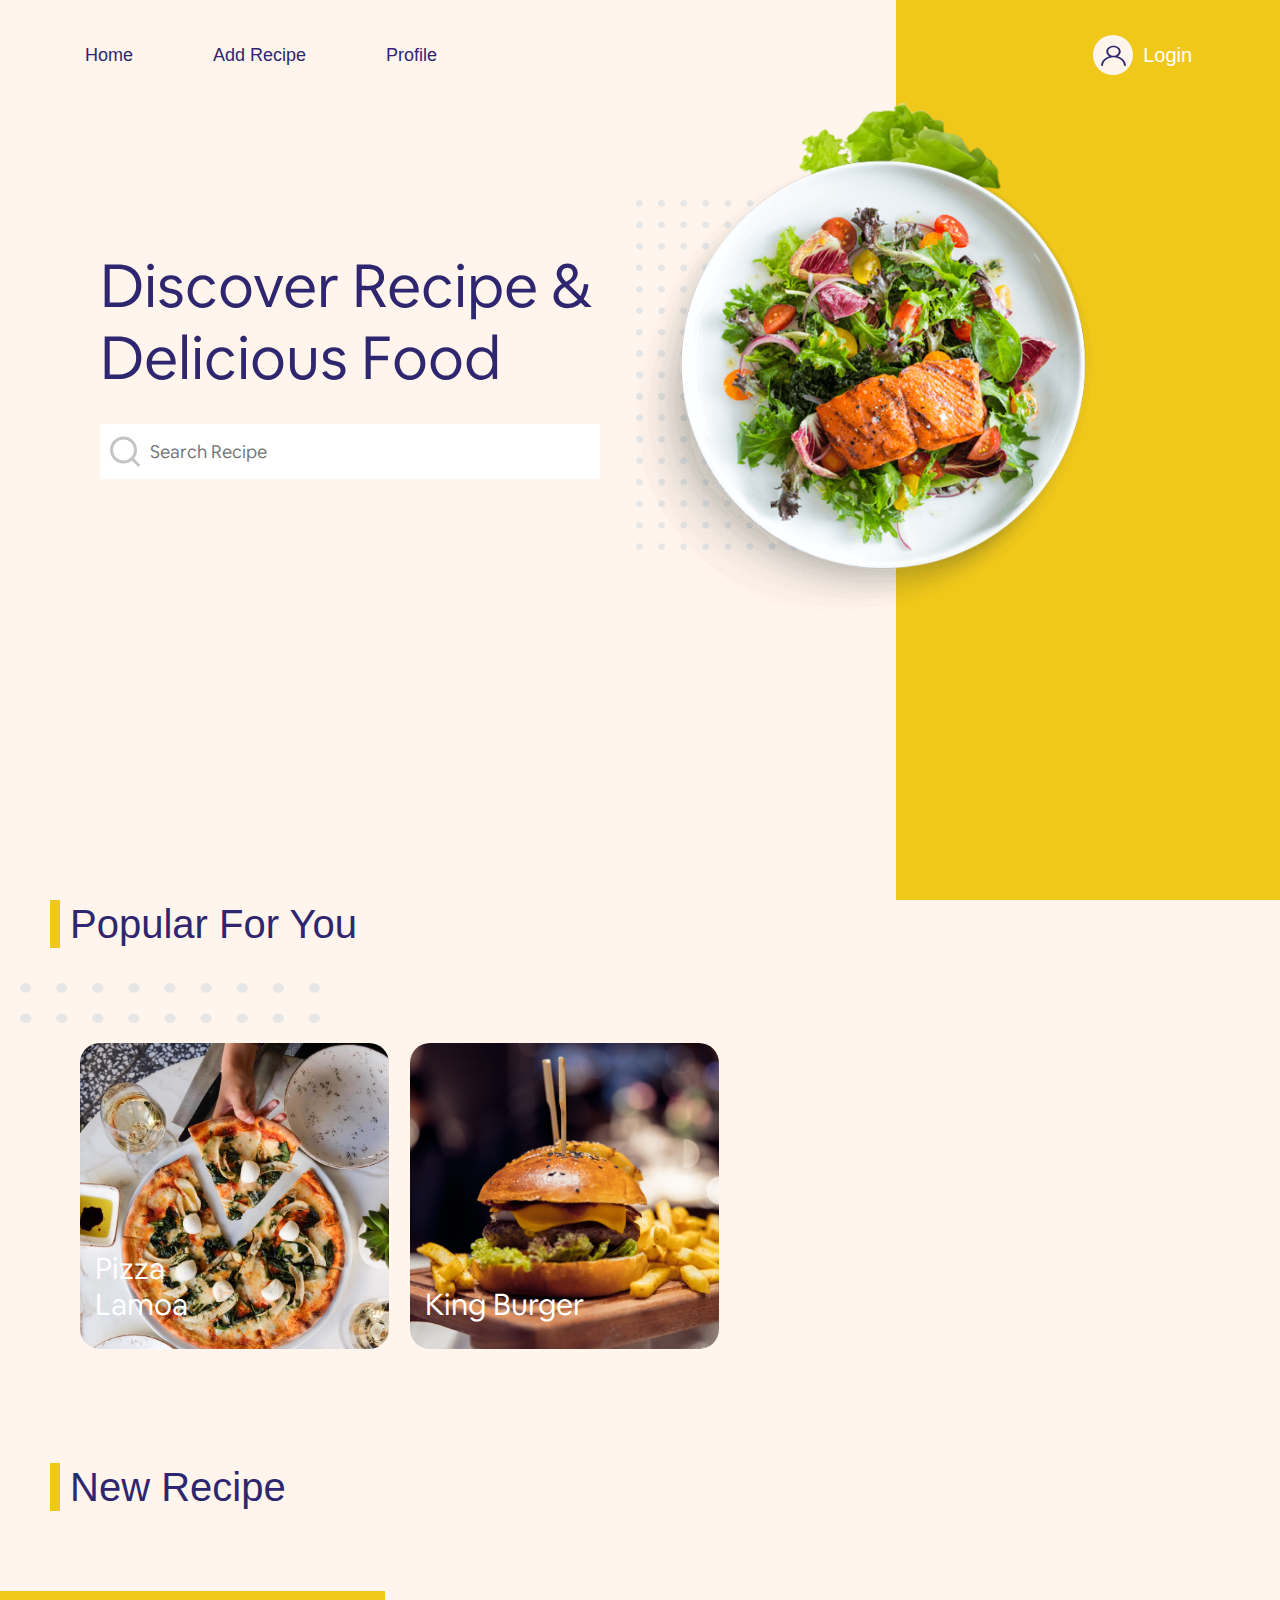
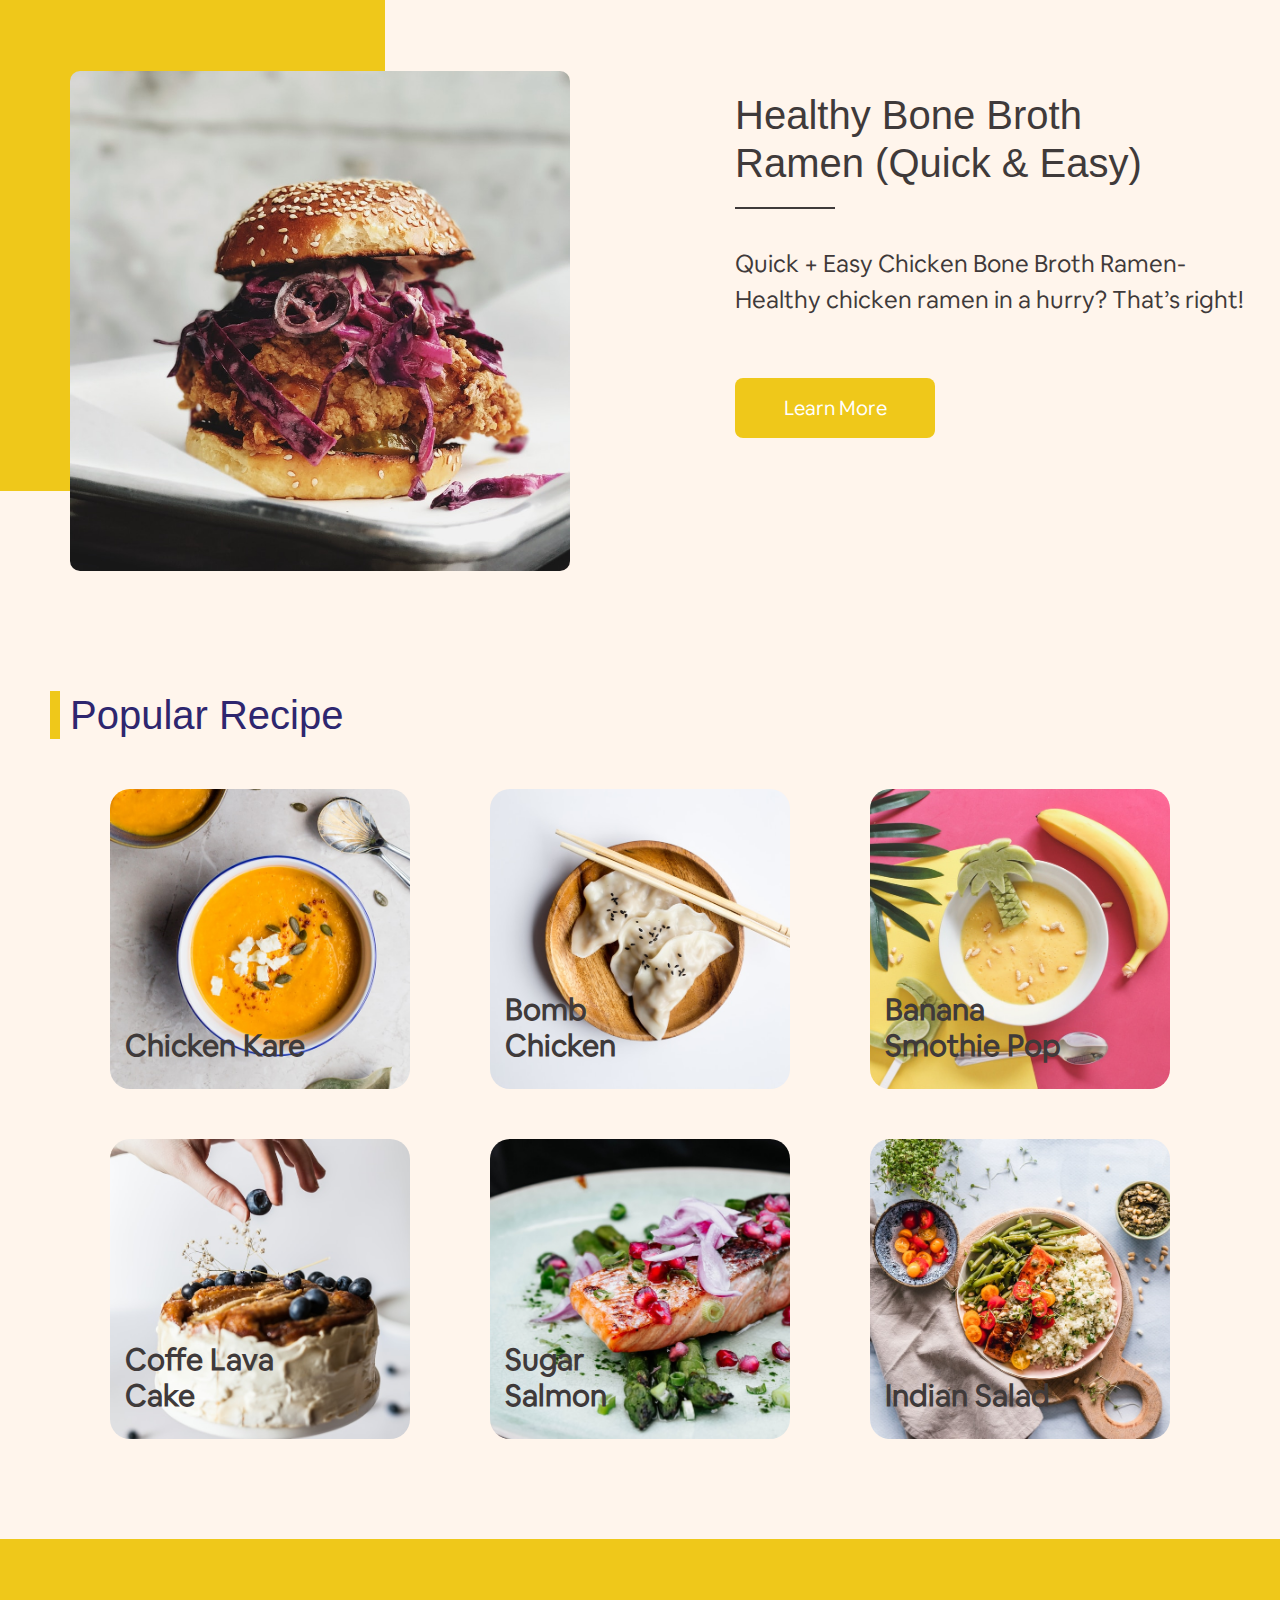
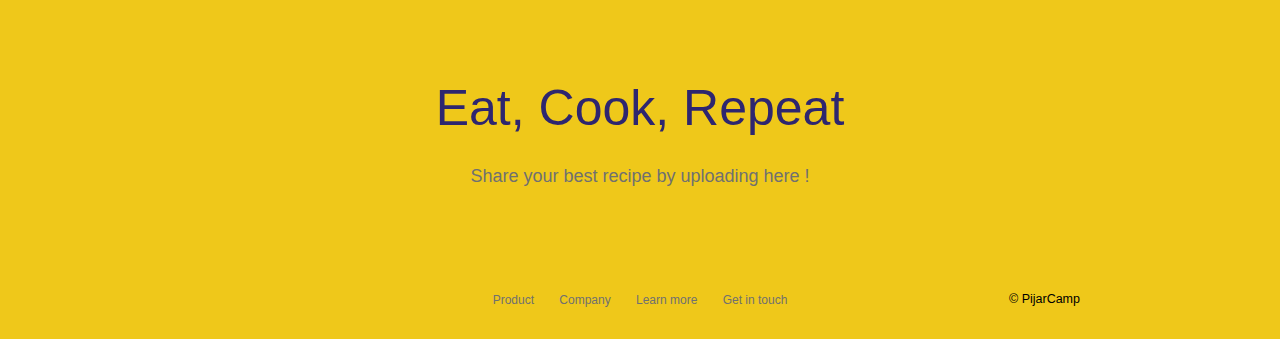
==== index.html @ ad77a681 "update responsive" ====
<!DOCTYPE html>
<html lang="en">
<head>
  <meta charset="UTF-8">
  <meta http-equiv="X-UA-Compatible" content="IE=edge">
  <meta name="viewport" content="width=device-width, initial-scale=1.0">
  <link rel="shortcut icon" href="./assets/image/logo.png" type="image/x-icon">
  <link rel="stylesheet" href="https://cdn.jsdelivr.net/npm/bootstrap@4.0.0/dist/css/bootstrap.min.css" integrity="sha384-Gn5384xqQ1aoWXA+058RXPxPg6fy4IWvTNh0E263XmFcJlSAwiGgFAW/dAiS6JXm" crossorigin="anonymous">
  <script src="https://code.jquery.com/jquery-3.2.1.slim.min.js" integrity="sha384-KJ3o2DKtIkvYIK3UENzmM7KCkRr/rE9/Qpg6aAZGJwFDMVNA/GpGFF93hXpG5KkN" crossorigin="anonymous"></script>
  <script src="https://cdn.jsdelivr.net/npm/popper.js@1.12.9/dist/umd/popper.min.js" integrity="sha384-ApNbgh9B+Y1QKtv3Rn7W3mgPxhU9K/ScQsAP7hUibX39j7fakFPskvXusvfa0b4Q" crossorigin="anonymous"></script>
  <script src="https://cdn.jsdelivr.net/npm/bootstrap@4.0.0/dist/js/bootstrap.min.js" integrity="sha384-JZR6Spejh4U02d8jOt6vLEHfe/JQGiRRSQQxSfFWpi1MquVdAyjUar5+76PVCmYl" crossorigin="anonymous"></script>
  <link rel="stylesheet" href="./assets/css/global.css">

  <link rel="stylesheet" href="./assets/css/style.css">

  <title>Recipe Food | Web App</title>
</head>
<body>
  <nav class="navbar navbar-expand-lg navbar-light ps-a">
    <button class="navbar-toggler" type="button" data-toggle="collapse" data-target="#navbarNav" aria-controls="navbarNav" aria-expanded="false" aria-label="Toggle navigation">
      <span class="navbar-toggler-icon"></span>
    </button>
    <div class="collapse navbar-collapse nav-style" id="navbarNav">
      <ul class="navbar-nav">
        <li class="nav-item active">
          <a class="nav-link text-nav" href="./index.html">Home <span class="sr-only">(current)</span></a>
        </li>
        <li class="nav-item">
          <a class="nav-link text-nav" href="./assets/pages/addrecipe.html">Add Recipe</a>
        </li>
        <li class="nav-item">
          <a class="nav-link text-nav" href="./assets/pages/profil.html">Profile</a>
        </li>
      </ul>
      <div class='secondary-navbar'>
        <ul>
          <li>
            <a href="./assets/pages/login.html" class='login'>
              <div class="icon">
                <img src="./assets/image/icon/login.svg" alt="">
              </div>
            Login
          </a>
          </li>
        </ul>
      </div>
    </div>
  </nav>

  <section>
    <div class="hero">
      <div class="content">
        <div class="cover">
          <h1 class='txt-hero'>Discover Recipe & Delicious Food</h1>
          <div class="search">
            <img src="./assets/image/icon/search.svg" alt="">
            <input type="text" placeholder='Search Recipe' class='input'>
          </div>
        </div>
      </div>
      <div class="decoration">
        <div class="bg">
          <img src="./assets/image/Vector BG.png" alt="Background Vector" class='vector-one'>
          <img src="./assets/image/Vector BG.png" alt="Background Vector" class='vector-two'>
          <div class="food-decoration">
            <img src="./assets/image/vegetable.png" alt="vegetable" class='vegetable'>
            <img src="./assets/image/food1.png" alt="Food" class='food'>
          </div>
        </div>
      </div>
    </div>
  </section>

  <section class='title-recipe'>
    <div class="box-popular"> 
      <h1 class='txt-title'>Popular For You</h1>
      <img src="./assets/image/vector2.png" alt="Vector" class='vector'>
      <div class="wrapping-image container">
        <div class="food row col-6">
          <a href="#">
            <img src="./assets/image/pizza.jpg" alt="Pizza Lamoa" class='food-image'> 
            <h4>Pizza Lamoa</h4>
          </a>
        </div>
        <div class="food row col-6">
          <a href="#">
            <img src="./assets/image/burger.jpg" alt="King Burger" class='food-image'> 
            <h4>King Burger</h4>
          </a>
        </div>
      </div>

      <div class="box-new-recipe">
        <h1 class='txt-title'>New Recipe</h1>
        <div class="container">
          <div class="bx-n">
            <div class='row'>
              <div class="bx-n-primary col">
                <div class="bg-image">
                  <img src="./assets/image/burger2.jpg" alt="Burger" class='img-nr'>
                </div>
              </div>
            </div>
            <div class="row">
              <div class="bx-n-secondary col">
                <h1 class='txt-recipe-two'>Healthy Bone Broth Ramen (Quick & Easy)</h1>
                <div class='line'></div>
                <p>Quick + Easy Chicken Bone Broth Ramen- Healthy chicken ramen in a hurry? That’s right!</p>
                <a href="./assets/pages/detailrecipe.html">
                  <button>Learn More</button>
                </a>
              </div>
            </div>
          </div>
        </div>
      </div>

      <div class="box-ls-popular">
        <h1 class='txt-title'>Popular Recipe</h1>
        <div class="container center-media">
          <div class="row box-one">
            <div class="col-4">
              <div class="box-image">
                <a href="#">
                 <img src="./assets/image/1.jpg" alt="Chicken Kare">
                 <h4>Chicken Kare</h4>
                </a>
              </div>
            </div>
            <div class="col-4">
              <div class="box-image">
                <a href="#">
                 <img src="./assets/image/2.jpg" alt="Bomb Chicken">
                 <h4>Bomb Chicken</h4>
                </a>
              </div>
            </div>
            <div class="col-4">
              <div class="box-image">
                <a href="#">
                 <img src="./assets/image/3.jpg" alt="Banana Smothie Pop">
                 <h4 class='w-text'>Banana Smothie Pop</h4>
                </a>
              </div>
            </div>
          </div>
          <div class="row box-two">
            <div class="col-4">
              <div class="box-image">
                <a href="#">
                 <img src="./assets/image/4.jpg" alt="Coffe Lava Cake">
                 <h4>Coffe Lava Cake</h4>
                </a>
              </div>
            </div>
            <div class="col-4">
              <div class="box-image">
                <a href="#">
                 <img src="./assets/image/5.jpg" alt="Sugar Salmon">
                 <h4>Sugar Salmon</h4>
                </a>
              </div>
            </div>
            <div class="col-4">
              <div class="box-image mb-5">
                <a href="#">
                 <img src="./assets/image/6.jpg" alt="Indian Salad">
                 <h4>Indian Salad</h4>
                </a>
              </div>
            </div>
          </div>
        </div>
      </div>

  </section>

  <footer>
    <div class="container-footer">
      <div class="box-txt-footer">
        <h1>Eat, Cook, Repeat</h1>
        <p>Share your best recipe by uploading here !</p>
      </div>
      <div class="cr">
        <ul>
          <li><a href="#">Product</a></li>
          <li><a href="#">Company</a></li>
          <li><a href="#">Learn more</a></li>
          <li><a href="#">Get in touch</a></li>                
        </ul>
      </div>
      <div class='pijarcamp'>
        <p>© PijarCamp</p>
      </div>
    </div>
  </footer>
</body>
</html>
---- assets/css/global.css ----
:root{
  --global-font-family: airbnb;
  --global-text-primary: #FFFFFF;
  --global-text-secondary: #2E266F;
  --global-color-primary: #FFF5EC;
  --global-color-secondary: #EFC81A;
  --global-text-md: 1.8rem;
}
---- assets/css/style.css ----
*{
  margin: 0px;
  padding: 0px;
  font-size: 62.5%;
}

body {
  margin: 0;
  padding: 0;
  font-family: 'Chakra Petch', sans-serif;
}

@import url('https://fonts.googleapis.com/css2?family=Chakra+Petch:wght@700&display=swap');

@font-face {
  font-family: airbnb;
  src: url('../font/AirbnbCereal.otf');
}

.nav-style {
  margin-top: 3rem;
}

.nav-color {
  background-color: var(--global-color-primary) !important;
  z-index: 99;
  width: 100%;
}

.text-nav {
  color: var(--global-text-secondary) !important;
  font-size: 1.8rem;
  font-weight: 500;
  margin-left: 7rem;
}

.text-nav:hover {
  color: var(--global-color-secondary) !important;
}

/* Landing Page */

.secondary-navbar {
  display: flex;
  position: relative;
  width: 80rem;
  height: 4rem;
}

.login {
  position: absolute;
  right: 5rem;
  align-items: center;
  justify-content: center;
  display: flex;
  font-size: 2rem;
  color: var(--global-text-primary);
  cursor: pointer;
}

.login:hover {
  text-decoration: none;
}

.icon {
  display: flex;
  justify-content: center;
  align-items: center;
  width: 4rem;
  height: 4rem;
  font-size: 3rem;
  color: var(--global-text-secondary);
  background-color: var(--global-color-primary);
  border-radius: 2rem;
  margin-right: 1rem;
}

.icon:hover {
cursor: pointer;
}

.icon img {
  width: 2.5rem;
  height: 2.5rem;
}

.ps-a {
  position: absolute;
}

.hero {
  display: flex;
  justify-content: center;
  width: 100%;
}

.content {
  width: 70vw;
  height: 100vh;
  background-color: var(--global-color-primary);
}

.decoration {
  height: 100vh;
  width: 30vw;
  background-color: var(--global-color-secondary);
}

.hero .content .cover {
  position: absolute;
  top: 25rem;
  left: 10rem;
}

.hero .content .cover h1 {
  width: 50rem;
  font-size: 6rem;
  color: var(--global-text-secondary);
  font-family: var(--global-font-family);
}

.hero .content .cover .search {
  padding: 1rem;
  margin-top: 3rem;
  width: 50rem;
  height: 5.5rem;
  background-color: var(--global-text-primary);
  display: flex;
}

.search img {
  width: 3rem;
  height: auto;
}

.hero .content .cover .search .input {
  padding-left: 1rem;
  font-family: airbnb;
  width: 49.5rem;
  border: none;
  font-size: 1.8rem;
  color: var(--global-text-secondary);
}

.hero .content .cover .search .input:focus {
  outline: none;
}

.decoration .bg {
  position: absolute;
}

.decoration .bg .vector-one {
  position: absolute;
  top: 20rem;
  right: 1rem;
  width: 25rem;
  height: 20rem;
}

.decoration .bg .vector-two {
  position: absolute;
  top: 35rem;
  right: 1rem;
  width: 25rem;
  height: 20rem;
}

.decoration .bg .food-decoration .vegetable {
  top: 2rem;
  right: -20rem;
  position: absolute;
  width: 38rem;
  height: 50rem;
}

.decoration .bg .food-decoration .food {
  top: 15rem;
  right: -20rem;
  position: absolute;
  width: 47rem;
  height: 47rem;
}

.title-recipe {
  position: relative;
  width: 100%;
  margin-top: -2rem;
  background-color: var(--global-color-primary);
}

.title-recipe .box-popular {
  position: relative;
}

.title-recipe .txt-title {
  margin-top: 2rem;
  margin-left: 5rem;
  font-size: 4rem;
  font-family: var(--global-text-primary);
  color: var(--global-text-secondary);
  border-left: var(--global-color-secondary) 1rem solid;
  padding-left: 1rem;
}

.title-recipe .box-popular .vector
 {
  margin: 3rem 0rem 0rem 2rem;
  height: 4rem;
  width: 30rem;
}

.title-recipe .box-popular .wrapping-image
 {
  margin-left: 1rem;
  width: 50%;
  justify-content: space-around;
  display: flex;
}

.title-recipe .box-popular .wrapping-image .food
 {
   margin-left: 4rem;
  height: 29rem;
  width: 29rem;
  margin-top: 2rem;
  border-radius: 2rem;
}

.title-recipe .box-popular .wrapping-image .food .food-image
 {
  height: 30.6rem;
  border-radius: 2rem;
  width: 30.9rem;
  object-fit: cover;
}

.title-recipe .box-popular .wrapping-image .food h4
 {
  position: absolute;
  font-size: 3rem;
  width: 16rem;
  font-family: var(--global-font-family);
  font-weight: 500;
  color: var(--global-text-primary);
  left: 3rem;
  bottom: 0.5rem;
}

.box-new-recipe {
  margin-top: 13rem;
  position: relative;
}

.box-new-recipe .bx-n {
  position: relative;
  display: flex;
  margin-top: 8rem;
}

.box-new-recipe .bx-n .bx-n-primary {
  width: 50rem;
}

.box-new-recipe .bx-n .bx-n-primary .bg-image {
  height: 50rem;
  width: 50rem;
  background-color: var(--global-color-secondary);
  margin-left: -20rem;
}

.box-new-recipe .bx-n .bx-n-primary .bg-image .img-nr {
  position: absolute;
  left: 10rem;
  top: 8rem;
  width: 50rem;
  height: 50rem;
  background-size: cover;
  border-radius: 1rem;
  object-fit: cover;
  margin-left: -10rem;
}

.bx-n-secondary {
  margin-left: 18rem;
}

.box-new-recipe .bx-n .bx-n-secondary .line {
  margin-top: 2rem;
  width: 10rem;
  height: .2rem;
  background-color: #3F3A3A;
}

.box-new-recipe .bx-n .bx-n-secondary .txt-recipe-two {
  margin-top: 10rem;
  width: 45rem;
  font-size: 4rem;
  color: #3F3A3A;
}

.box-new-recipe .bx-n .bx-n-secondary p {
  margin-top: 3.7rem;
  width: 53rem;
  font-size: 2.4rem;
  font-family: var(--global-font-family);
  color: #3F3A3A;
}

.box-new-recipe .bx-n .bx-n-secondary button {
  margin-top: 5rem;
  width: 20rem;
  height: 6rem;
  background-color: var(--global-color-secondary);
  border: none;
  font-size: 2rem;
  font-family: var(--global-font-family);
  color: var(--global-text-primary);
  border-radius: .8rem;
  transition-duration: 0.4s;
  cursor: pointer;
}

.box-new-recipe .bx-n .bx-n-secondary button:active {
  outline: none;
}

.box-new-recipe .bx-n .bx-n-secondary button:hover {
  background-color:#C4C4C4;
}

.box-ls-popular {
  margin-top: 20rem;
  position: relative;
  height: 100%;
}

.box-ls-popular .box-image {
  position: relative;
  display: flex;
  align-items: center;
  justify-content: center;
  align-items: center;
}

.box-ls-popular .box-image img {
  width: 30rem;
  height: 30rem;
  object-fit: cover;
  border-radius: 2rem;
}

.box-ls-popular .box-image h4 {
  position: absolute;
  bottom: 2rem;
  width: 18rem;
  left: 4rem;
  font-size: 3rem;
  font-weight: 700;
  font-family: var(--global-font-family);
  color: #3F3A3A;
}

.mb-5 {
  margin-bottom: 10rem !important;
}

@media only screen and (max-width: 720px) {
  * {
    font-size: 50%;
  }
  .secondary-navbar {
    display: none;
  }
  .search {
    width: 40rem !important;
  }
  .txt-hero {
    font-size: 5rem !important;
  }
  /* .food-decoration {
    display: flex;
    left: 20rem !important;
  } */
  .cover {
    z-index: 1;
  }
  .wrapping-image {
    display: flex;
    flex-direction: column;
  }
  .bx-n {
    flex-direction: column;
  }

  .bg-image {
    height: 40rem !important;
  }
  .img-nr {
    width: 40rem !important;
    height: 40rem !important;
  }
  .bx-n-secondary {
    margin-top: 2rem;
    margin-left: -2rem;
  }
  .txt-recipe-two {
    font-size: 4rem;
  }
  .bx-n-secondary  p {
    max-width: 40rem;
  }
  .box-ls-popular{
    align-items: center;
    justify-content: center;
  }
  .box-image {
    margin-top: 5rem;
  }
  .box-image h4 {
    left: -3rem !important;
  }
  .box-one {
    display: none;
  }
  .box-two {
    display: flex;
    justify-content: center;
    align-items: center;
    flex-direction: column;
  }
  .cr {
    width: 60% !important;
  }
  .pijarcamp {
    right: 2rem !important;
  }
}

@media only screen and (max-width: 520px) {
  .cover {
    margin-top: -8rem !important;
    margin-left: -8rem !important;
  }
  .food-decoration {
    position: absolute;
    display: flex;
    bottom: -25rem;
  }
  .wrapping-image {
    margin-left: -2.5rem !important;
  }
  .box-image h4 {
    left: -8rem !important;
  }
  .bg-image img {
    margin-left: -5rem !important;
    width: 35rem !important;
    height: 35rem !important;
  }
  .bx-n-secondary {
    margin-left: 4rem;
  }
  .bx-n-secondary h1 {
    font-size: 5rem !important;
    width: 40rem !important;
  }
  .bx-n-secondary p {
    width: 35rem !important;
  }
}

/* Login */

/*  */

.box-container {
  display: flex;
  position: relative;
  align-items: center;
  flex-direction: column;
  background-color: var(--global-color-primary) !important;
}

.box{
  width: 80%;
  align-items: center;
  flex-direction: column;
  display: flex;
}

.container-one {
  flex-direction: column;
}

.box-one, .box-two {
  margin-top: 5rem;
}

.box-image {
  position: relative;
}

.box-image img {
  width: 60rem;
  height: 40rem;
  object-fit: cover;
  border-radius: 1.5rem;
}

.action { 
  position: absolute;
  right: 1rem;
  bottom: 1.5rem;
}

.bg-bookmark {
  background-color: var(--global-color-secondary);
  margin-right: 1rem;
}

.box-image .icon-action {
  height: 3.5rem;
  width: 3.5rem;
}

.title {
  font-size: 4.5rem;
  font-weight: 600;
  text-align: center;
  color: var(--global-text-secondary) !important;
  margin-top: 3rem;
}

.txt {
  margin-top: 6rem;
  color: #3F3A3A;
  font-size: 2.8rem;
  font-family: var(--global-font-family);
}

.container-two {
  justify-content: center;
  align-items: center;
  width: 65%;
}

.txt-recipe {
  margin-top: 2.5rem;
  font-size: 2rem;
  margin-bottom: 2.5rem;
}

.play {
  margin-top: 2rem;
  width: 35rem;
  height: 7rem;
  border-radius: 1rem;
  border: none;
  font-size: 2rem;
  background-color: var(--global-color-secondary);
  cursor: pointer;
  animation-duration: 0.9m;
}

.play:hover {
  background-color: #c7c7c7;
}

.play:focus {
  outline: none;
}

.comment {
  padding: 1.5rem;
  margin-top: 15rem;
  width: 100%;
  min-height: 20rem;
  border-radius: 1rem;
  border: none;
  background-color: #ffffff;
  font-size: 2rem;
}

.comment:focus {
  outline-color: var(--global-color-secondary);
}

.btn-send {
  margin-top: 5rem;
  width: 40rem;
  height: 4rem;
  border-radius: 0.5rem;
  border: none;
  font-size: 2rem;
  background-color: var(--global-color-secondary);
  cursor: pointer;
  color: white;
}

.btn-send:hover {
  background-color: #c7c7c7;
}

.btn-send:focus {
  outline: none;
}

.box-comment {
  width: 65%;
  margin-bottom: 20rem;
}

.user-comment {
  display: flex;
  align-items: center;
}

.user-comment img {
  margin-top: 1rem;
  height: 6.4rem;
  width: 6.4rem;
  object-fit: cover;
  border-radius: 3.2rem;
}

.box-comment-user {
  margin-left: 1rem;
}

.box-comment-user h4 {
  margin-top: 2rem;
  font-size: 1.8rem;
  font-weight: 600;
  font-family: var(--global-font-family);
}

.box-comment-user p {
  font-size: 1.8rem;
  font-family: var(--global-font-family);
}

.container-footer {
  height: 40rem;
  width: 100%;
  background-color: var(--global-color-secondary);
}

.container-footer {
  position: relative;
  display: flex;
  justify-content: center;
  align-items: center;
  flex-direction: column;
}

.container-footer .box-txt-footer {
  display: flex;
  flex-direction: column;
  text-align: center;
}

.container-footer .box-txt-footer h1 {
  font-size: 5rem;
  font-weight: 400;
  color: var(--global-text-secondary);
}

.container-footer .box-txt-footer p {
  margin-top: 2rem;
  font-size: 1.8rem;
  font-weight: 400;
  color: #707070 !important;
  color: var(--global-text-secondary);
}

.container-footer .cr {
  display: flex;
  position: absolute;
  bottom: 2rem;
  width: 25%;
}

.container-footer .cr ul {
  display: flex;
  justify-content: center;
  align-items: center;
  flex-direction: row;
  width: 100%;
  justify-content: space-around;
}

.container-footer .cr ul li a {
  font-size: 1.2rem;
  color: #707070;
}

.pijarcamp {
  position: absolute;
  bottom: 2rem;
  right: 20rem;
  font-size: 2rem;
}

.pijarcamp p {
  color: #000;
  font-weight: 500;
}


/* Style Add Recipe */

.input-image {
  margin-top: 10rem;
  display: flex;
  flex-direction: column;
  justify-content: center;
  align-items: center;
  background-color: #fff;
  border-radius: 1.2rem;
  width: 65vw;
  height: 40rem;
  margin-bottom: 5rem;
}

.input-gr {
  display: flex;
  flex-direction: column;
}

.label-image {
  font-size: 2rem;
}

.input-title {
  font-size: 2rem !important;
  width: 65vw !important;
  height: 6rem !important;
  border: none !important;
  border-radius: .7rem !important;
  margin-bottom: 5rem !important;
  padding-left: 2rem !important;
  background-color: #fff !important;
}

.input-title:focus {
  outline-color: var(--global-color-secondary);
}

.input-ingredients {
  margin-bottom: 5rem;
  max-width: 100%;
  border: none;
  border-radius: 1.5rem;
  font-size: 2rem;
  padding: 1.5rem;
}

.input-ingredients:focus {
  outline-color: var(--global-color-secondary);
}

.input-vidio {
  font-size: 2rem;
  width: 65vw;
  height: 6rem;
  border: none;
  border-radius: .7rem;
  padding-left: 2rem;
}

.input-vidio:focus {
  outline-color: var(--global-color-secondary);
}

.mb-footer {
  margin-bottom: 10rem;
}

@media screen and (max-width: 520px) {
  .btn-send {
    width: 30rem;
    margin-left: -4rem;
  }
  .input-ingredients {
    min-height: 12rem !important;
  }
  .container-one {
    display: flex;
    align-items: center;
    justify-content: center;
  }
}

@media screen and (max-width: 420px) {
  .input-ingredients {
    width: 85%;
  }
  .input-title, .input-ingredients, .input-vidio {
    margin-left: 2rem !important;
  }
  .btn-send {
    width: 20rem;
    margin-left: -4rem;
  }
}


/* Profile Style */

.profile {
  position: relative;
  margin-top: 10rem;
  width: 17rem;
  height: 20rem;
  flex-direction: column;
  display: flex;
  text-align: center;
}

.profile .user-profile {
  width: 17rem;
  height: 17rem;
  object-fit: cover;
  border-radius: 8.5rem;
}

.i-edit {
  position: absolute;
  bottom: 2rem;
  right: 1rem;
}

.i-edit:hover {
  bottom: 2.1rem;
  right: 1.1rem;
}


.profile h1 {
  margin-top: 2rem;
  font-size: 2rem;
  color: #000;
  font-family: var(--global-font-family);
}

.recipe-choice {
  display: flex;
  margin-top: 12rem;
  position: relative;
  flex-direction: column;
  width: 90%;
  height: 50vh;
}

.recipe-choice ul {
  display: flex;
  flex-direction: row;
  width: 45%;
  justify-content: space-around;
}

.recipe-choice ul li a {
  font-size: 1.6rem;
  color: #666666;
  font-style: medium;
  font-family: var(--global-font-family);
  text-decoration: none;
}

.recipe-choice ul li a:focus {
  color: #000 !important;
}

.hr-style {
  border: .1rem solid #9c9c9c;
}

.box-choice {
  position: relative;
  margin-top: 5rem;
  display: flex;
}

.box-image-choice {
  position: relative;
}

.box-choice img {
  width: 27rem;
  height: 17rem;
  border-radius: 1rem;
  object-fit: cover;
}

.box-choice h1 {
  position: absolute;
  width: 12rem;
  bottom: 1rem;
  left: 2rem;
  color: #fff;
  font-family: var(--global-font-family);
  font-size: 2.5rem;
}

.edit-recipe {
  position: absolute;
  bottom: 1rem;
  right: 1rem;
  height: 3rem !important;
  width: 3rem !important;
}

.edit-recipe:hover {
  height: 3.2rem !important;
  width: 3.2rem !important;
}

.ml-2 {
  margin-left: 2rem !important;
}

.bg-nav{
  background-color: var(--global-color-primary) !important;
  font-family: var(--global-font-family);
}

.bd-none {
  border: none;
}
.bd:focus {
  border: none;
}

@media screen and (max-width: 520px){
  .recipe-choice ul {
    width: 100%;
  }
  .box-choice {
    max-width: 50rem;
    overflow-y: scroll;
  }
}

/* Detail Vidio Recipe */

.box-container-vidio {
  background-color: var(--global-color-primary);
}

.container-vidio {
  position: absolute;
  display: flex;
  width: 100%;
  height: 100vh;
}

.object {
  position: absolute;
  top: -8rem;
  background-color: var(--global-color-secondary);
  width: 5%;
  height: 123vh;
}

.box-vidio {
  margin-top: 5rem;
  display: flex;
  justify-content: center;
  width: 80%;
  height: 100vh;
}

.display-vidio {
  display: flex;
  align-items: center;
  justify-content: center;
  flex-direction: column;
  width: 75%;
  height: 70%;
}

.title-vidio {
  margin-top: 3rem;
  max-width: 82rem;
}

.title-vidio h1 {
  font-family: var(--global-font-family);
  font-size: 3rem;
  color: #000;
  font-weight: 600;
}

.title-vidio p {
  font-size: 1.6rem;
  font-family: var(--global-font-family);
  color: #AAA;
}

.ct-list {
  margin-top: 5rem;
  margin-left: -5rem;
  width: 25%;
  height: 100vh;
}

.list-vidio {
  width: 100%;
}

.ct-list h2 {
  font-size: 2rem;
  font-weight: bold;
  font-family: var(--global-font-family);
  color: #000;
}

.ct-list h4 {
  font-size: 1.4rem;
  font-weight: 600;
  font-family: var(--global-font-family);
  width: 26.5rem;
  display: flex;
  justify-content: center;
  align-items: center;
}

.vidio-one {
  margin-top: 2rem;
}

.vidio-one p {
  font-size: 1rem;
  color: #AAA;
  font-family: var(--global-font-family);
  font-weight: 500;
}

@media screen and (max-width: 720px) {
  .container-vidio {
    flex-direction: column;
    align-items: center;
    width: auto;
    /* height: 200vh !important; */
    z-index: 9;
  }
  .list-vidio {
    position: absolute;
    display: flex;
    left: 2rem;
  }
  .display-vidio {
    z-index: 9;
  }
  .display-vidio iframe {
    width: 520px !important;
  }

}

@media screen and (max-width: 420px) {

}


/* Auth Style */

.container-action {
  display: flex;
  height: 100vh;
  width: 100%;
  background-color: var(--global-color-primary);
}

.container-logo {
  position: fixed;
  display: flex;
  flex-direction: column;
  justify-content: center;
  align-items: center;
  background-image: url('../image/beginning.png');
  height: 100vh;
  width: 50vw;
  background-repeat: no-repeat;
  background-size: cover;
}

.container-logo::after {
  content: "";
  background-color: rgba(239, 200, 26, .7);
  position: absolute;
  top: 0;
  left: 0;
  right: 0;
  bottom: 0;
}

.container-logo .logo {
  width: 18.2rem;
  height: 22.4rem;
  z-index: 1;
}

.container-logo .text-logo {
  color: var(--global-text-primary);
  z-index: 2;
  margin-top: 2rem;
  font-size: 2rem;
  font-weight: 500;
  font-family: var(--global-font-family);;
}

.auth {
  position: absolute;
  right: 0rem;
  display: flex;
  align-items: center;
  justify-content: center;
  flex-direction: column;
  width: 50vw;
  height: 100vh;
  background-color: var(--global-color-primary);
  overflow-x: scroll;
  z-index: 1;
}

.auth h2 {
  color: var(--global-color-secondary);
  font-size: 2.7rem;
  z-index: 2;
  font-weight: 600;
}

.auth h4 {
  color: #8692A6;
  font-weight: 200;
  font-size: 1.6rem;
  margin-top: 2rem;
}

.auth .form-auth {
  width: 80%;
  margin-top: 2rem;
  display: flex;
  justify-content: center;
  align-items: center;
  flex-direction: column;
}

.auth .fw {
  margin-top: 1rem;
  display: flex;
  justify-content: center;
  flex-direction: column;
  align-items: flex-end;
  width: 37rem;
}

.auth .fw .forgot {
  color: #999999;
  font-family: var(--global-font-family);
  font-size: 1.2rem;
  font-weight: 100;
  text-decoration: none;
}


.auth .form-auth .input-text {
  width: 37rem;
  padding: 1.2rem 2rem;
  border-radius: .4rem;
  box-sizing: border-box;
  font-size: 1.2rem;
  border: 1px solid #8692A6;
  background-color: var(--global-color-primary);
}

.auth .form-auth .input-text:focus {
  outline-color: #ffd92f;
}

.auth .form-auth .c-form {
  display: flex;
  justify-content: center;
  flex-direction: column;
}

.auth .form-auth .c-form .input-form{
  font-size: 1.4rem;
  margin-top: 2rem;
  margin-bottom: 1.4rem;
  color: #696F79;
}

.auth .form-auth .checkbox {
  height: 2rem;
  margin-top: 2rem;
  justify-content: space-between;
  width: 18rem;
  display: flex;
  font-size: 2rem;
  color: #696F79
}

.t-checkbox {
  accent-color: var(--global-color-secondary);
  cursor: pointer;
}

.auth .form-auth .submit {
  margin-top: 3rem;
  background-color: var(--global-color-secondary);
  font-size: 1.4rem;
  color: var(--global-text-primary);
  border: none;
  padding: 1.5rem 0rem 1.5rem 0rem;
  cursor: pointer;
}

.auth .form-auth .submit:hover {
  background-color: #ffd92f;
  color: #818181;
}

.auth p {
  margin-top: 5.5rem;
  font-family: airbnb;
  font-size: 1.2rem;
  color: #999999;
}

.auth .register {
  color: var(--global-color-secondary);
  text-decoration: none;
  font-size: 1.2rem;
}

.auth .register:hover {
color: #ffe058
}

.height-form {
  height: 120vh;
}

.auth .signup {
  color: var(--global-color-secondary);
  text-decoration: none;
  font-size: 1.2rem;
}

.txt-center {
  text-align: center;
}

@media screen and (max-width: 780px) {
  .container-action {
    display: flex;
    align-items: center;
    justify-content: center;
  }
  .auth h4 {
    font-size: 1.4rem !important;
  }
  .container-logo {
    max-width: 0rem;
    position: relative !important;
    display: none;
  }
  .auth {
    position: relative;
    z-index: 99;
  }
  .auth .form-auth .input-text {
    width: 30rem;
  }
}

@media screen and (max-width: 540px){
  * {
    font-size: 50%;
  }
  body {
    background-color: var(--global-color-primary);
  }
  .auth .form-login .checkbox {
    width: 20rem;
    align-items: center;
  }
  .auth .form-auth .input-text {
    width: 30rem;
  }
}

@media screen and (max-width: 420px){
  .auth .form-auth .input-text {
    width: 20rem;
  }
  .checkbox {
    width: 15rem !important;
  }
  .auth .fw {
    width: 20rem;
  }
  .txt-st {
    font-size: 2rem !important;
  }
}

.txt-float {
  width: 33rem;
  text-align: center;
}
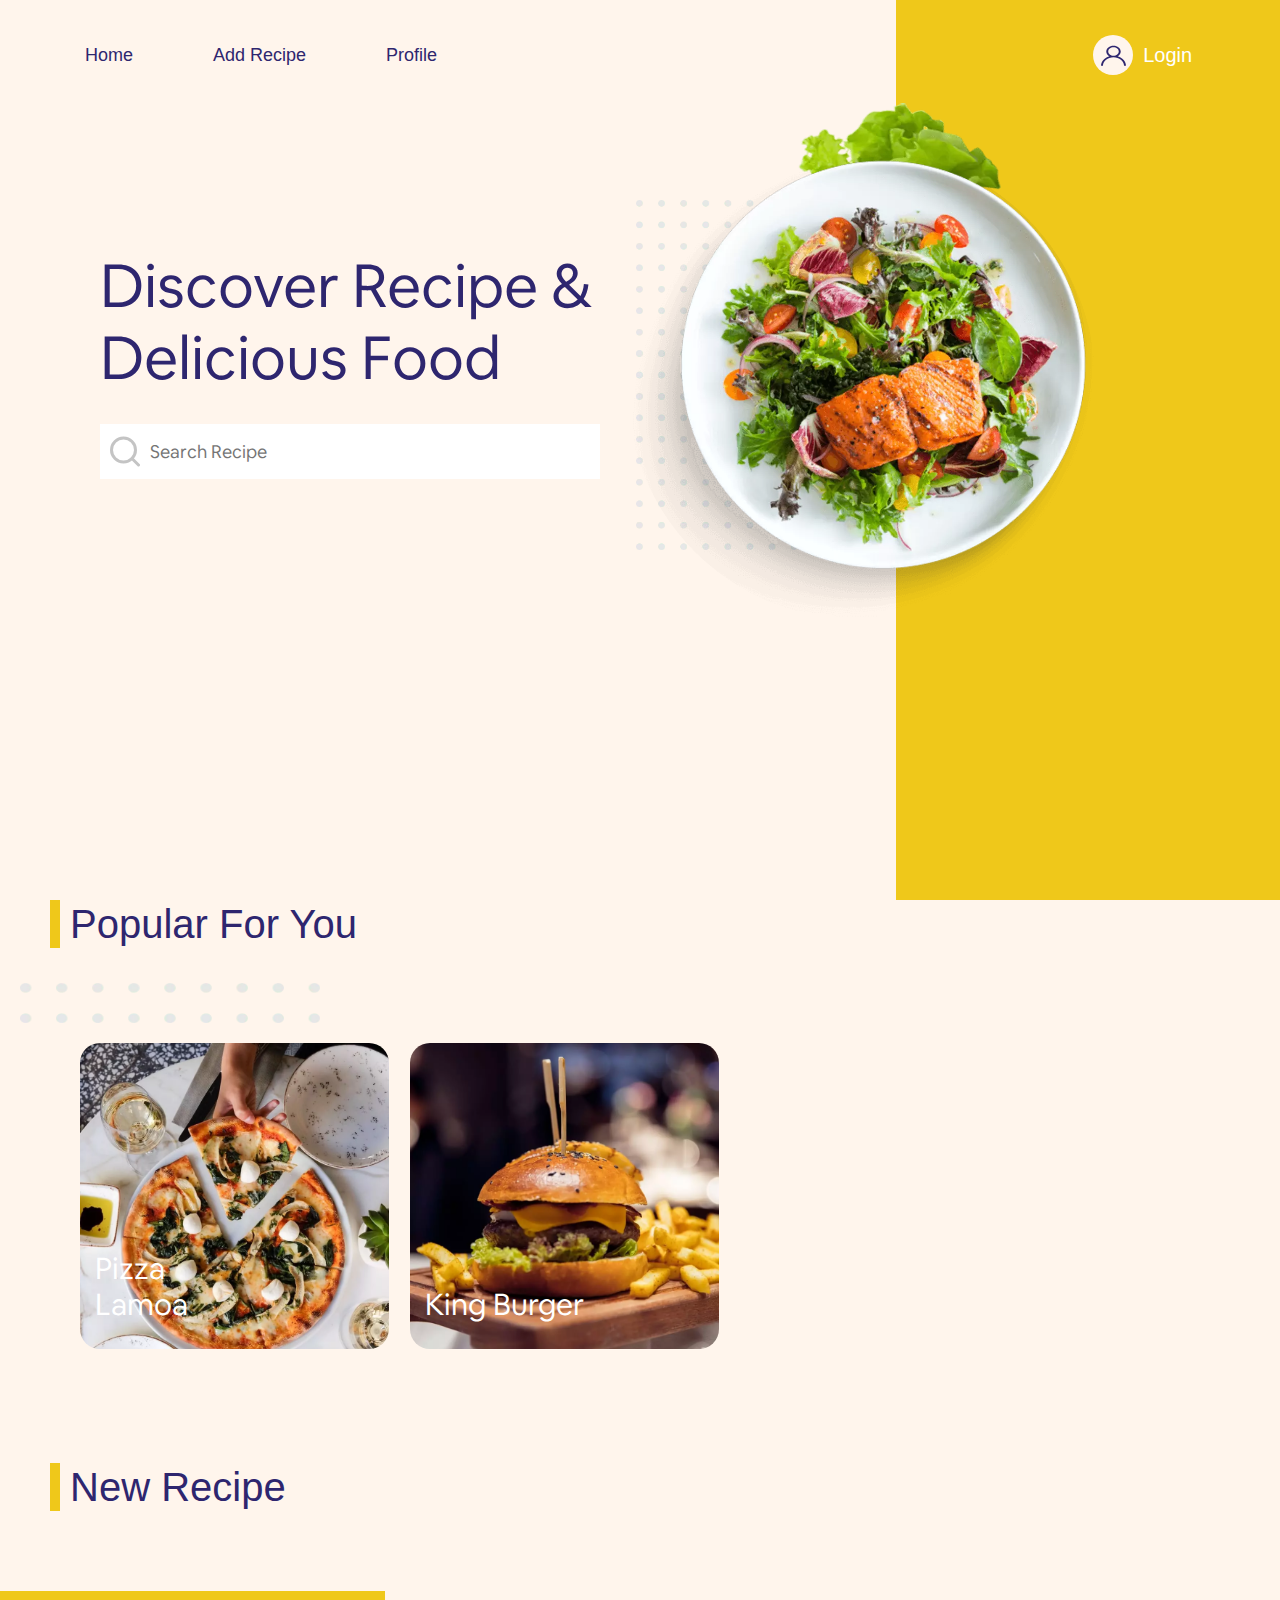
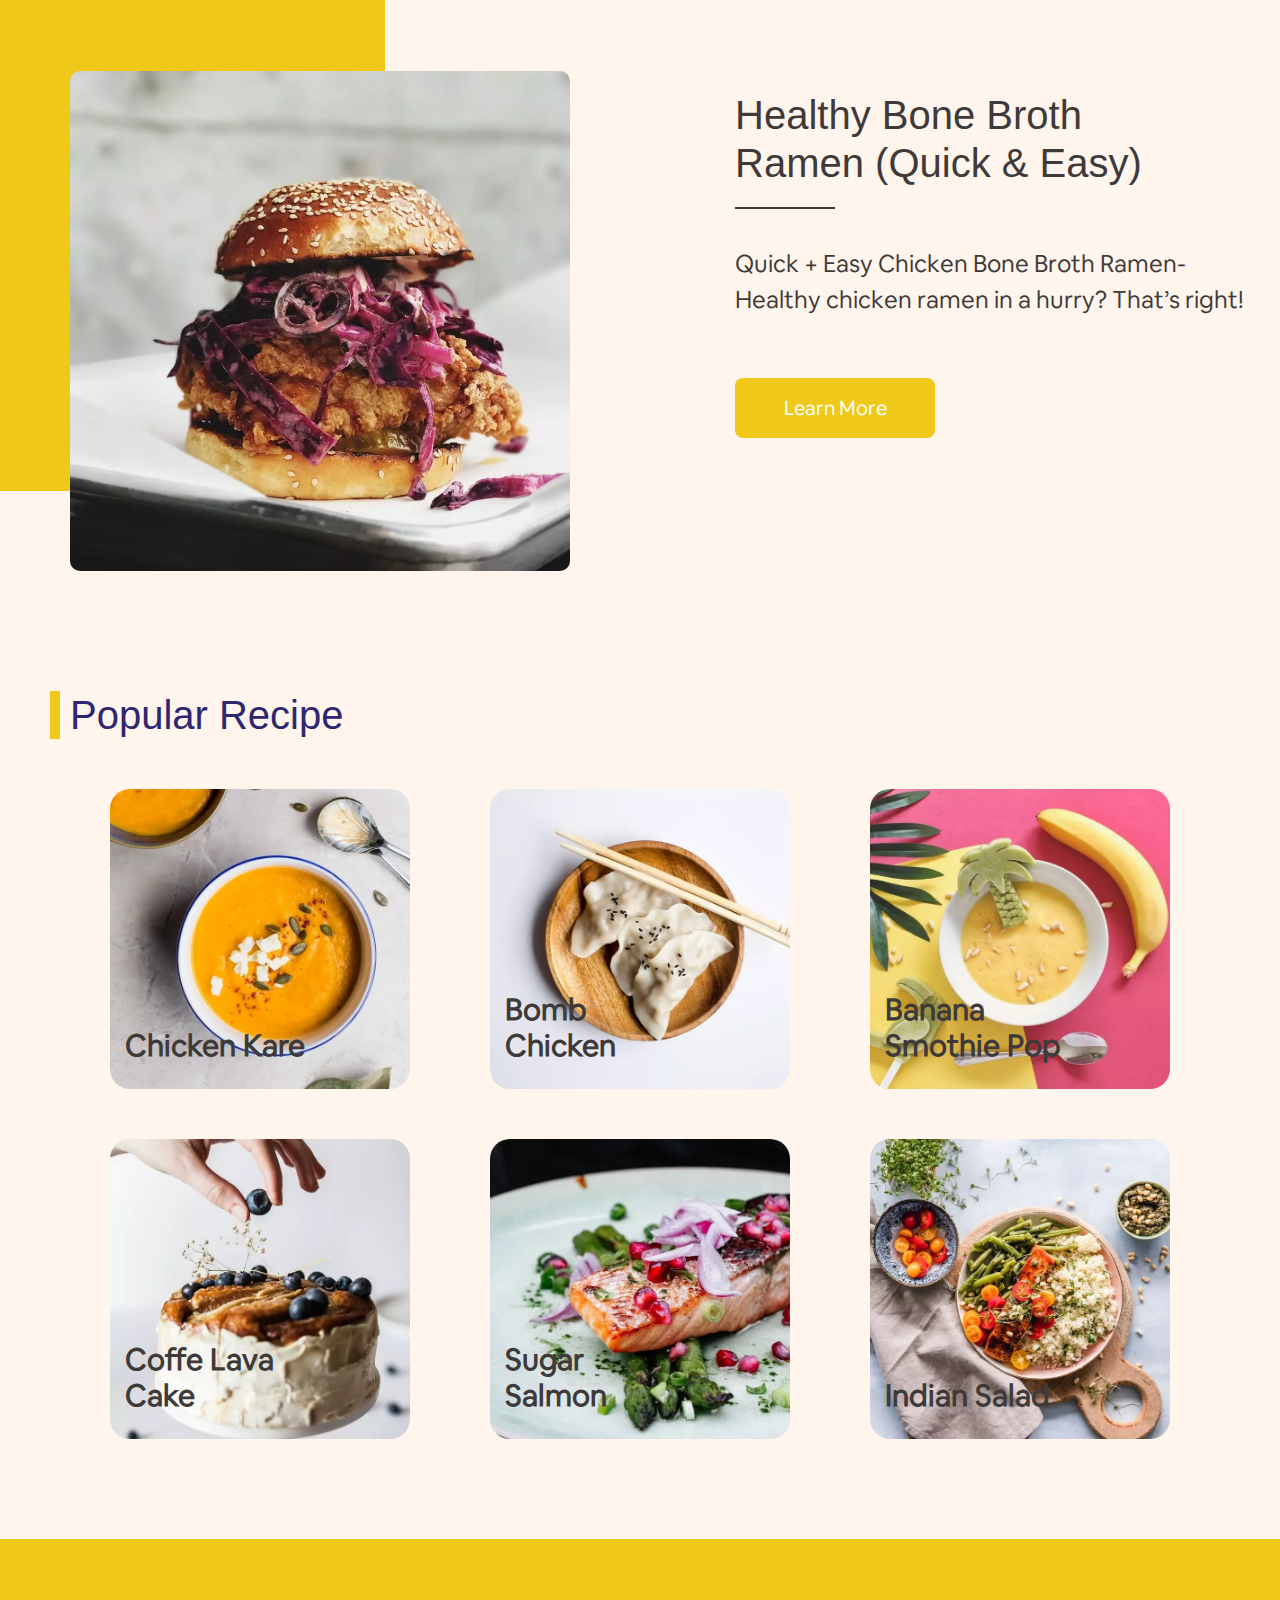
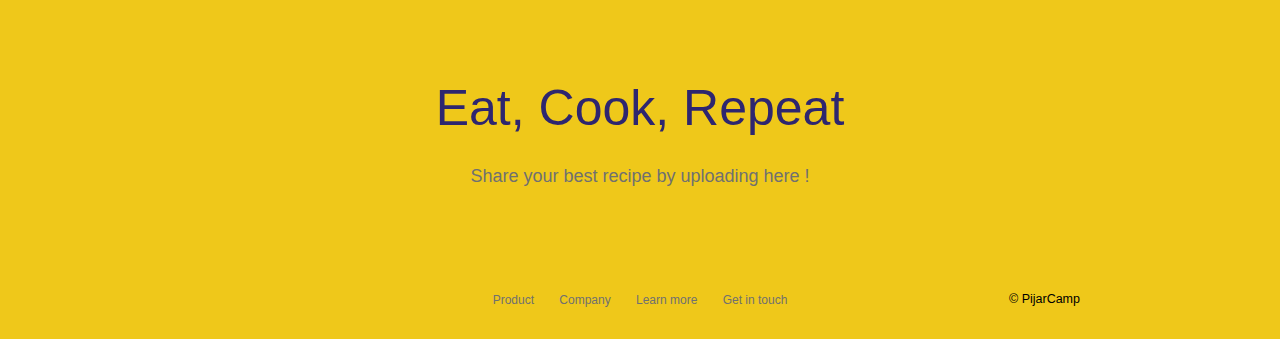
==== commit 15db8b50: "update performance" ====
--- a/index.html
+++ b/index.html
@@ -22,14 +22,23 @@
     </button>
     <div class="collapse navbar-collapse nav-style" id="navbarNav">
       <ul class="navbar-nav">
-        <li class="nav-item active">
-          <a class="nav-link text-nav" href="./index.html">Home <span class="sr-only">(current)</span></a>
+        <li class="nav-item">
+          <a class="nav-link text-nav" href="./index.html">
+            <img src="./assets/image/icon/home.svg" alt="home" class='nav-icon'>
+            Home <span class="sr-only">(current)</span>
+          </a>
         </li>
         <li class="nav-item">
-          <a class="nav-link text-nav" href="./assets/pages/addrecipe.html">Add Recipe</a>
+          <a class="nav-link text-nav" href="./assets/pages/addrecipe.html">
+            <img src="./assets/image/icon/add.png" alt="add recipe" class='nav-icon'>
+            Add Recipe
+          </a>
         </li>
         <li class="nav-item">
-          <a class="nav-link text-nav" href="./assets/pages/profil.html">Profile</a>
+          <a class="nav-link text-nav" href="./assets/pages/profil.html">
+            <img src="./assets/image/icon/profile.png" alt="profile" class='nav-icon'>  
+            Profile
+          </a>
         </li>
       </ul>
       <div class='secondary-navbar'>
@@ -60,11 +69,11 @@
       </div>
       <div class="decoration">
         <div class="bg">
-          <img src="./assets/image/Vector BG.png" alt="Background Vector" class='vector-one'>
-          <img src="./assets/image/Vector BG.png" alt="Background Vector" class='vector-two'>
+          <img src="./assets/image/Vector BG.webp" alt="Background Vector" class='vector-one'>
+          <img src="./assets/image/Vector BG.webp" alt="Background Vector" class='vector-two'>
           <div class="food-decoration">
-            <img src="./assets/image/vegetable.png" alt="vegetable" class='vegetable'>
-            <img src="./assets/image/food1.png" alt="Food" class='food'>
+            <img src="./assets/image/vegetable.webp" alt="vegetable" class='vegetable'>
+            <img src="./assets/image/food1.webp" alt="Food" class='food'>
           </div>
         </div>
       </div>
@@ -74,17 +83,17 @@
   <section class='title-recipe'>
     <div class="box-popular"> 
       <h1 class='txt-title'>Popular For You</h1>
-      <img src="./assets/image/vector2.png" alt="Vector" class='vector'>
+      <img src="./assets/image/Vector2.webp" alt="Vector" class='vector'>
       <div class="wrapping-image container">
         <div class="food row col-6">
           <a href="#">
-            <img src="./assets/image/pizza.jpg" alt="Pizza Lamoa" class='food-image'> 
+            <img src="./assets/image/pizza.webp" alt="Pizza Lamoa" class='food-image'> 
             <h4>Pizza Lamoa</h4>
           </a>
         </div>
         <div class="food row col-6">
           <a href="#">
-            <img src="./assets/image/burger.jpg" alt="King Burger" class='food-image'> 
+            <img src="./assets/image/burger.webp" alt="King Burger" class='food-image'> 
             <h4>King Burger</h4>
           </a>
         </div>
@@ -97,7 +106,7 @@
             <div class='row'>
               <div class="bx-n-primary col">
                 <div class="bg-image">
-                  <img src="./assets/image/burger2.jpg" alt="Burger" class='img-nr'>
+                  <img src="./assets/image/burger2.webp" alt="Burger" class='img-nr'>
                 </div>
               </div>
             </div>
@@ -122,7 +131,7 @@
             <div class="col-4">
               <div class="box-image">
                 <a href="#">
-                 <img src="./assets/image/1.jpg" alt="Chicken Kare">
+                 <img src="./assets/image/1.webp" alt="Chicken Kare">
                  <h4>Chicken Kare</h4>
                 </a>
               </div>
@@ -130,7 +139,7 @@
             <div class="col-4">
               <div class="box-image">
                 <a href="#">
-                 <img src="./assets/image/2.jpg" alt="Bomb Chicken">
+                 <img src="./assets/image/2.webp" alt="Bomb Chicken">
                  <h4>Bomb Chicken</h4>
                 </a>
               </div>
@@ -138,7 +147,7 @@
             <div class="col-4">
               <div class="box-image">
                 <a href="#">
-                 <img src="./assets/image/3.jpg" alt="Banana Smothie Pop">
+                 <img src="./assets/image/3.webp" alt="Banana Smothie Pop">
                  <h4 class='w-text'>Banana Smothie Pop</h4>
                 </a>
               </div>
@@ -148,7 +157,7 @@
             <div class="col-4">
               <div class="box-image">
                 <a href="#">
-                 <img src="./assets/image/4.jpg" alt="Coffe Lava Cake">
+                 <img src="./assets/image/4.webp" alt="Coffe Lava Cake">
                  <h4>Coffe Lava Cake</h4>
                 </a>
               </div>
@@ -156,7 +165,7 @@
             <div class="col-4">
               <div class="box-image">
                 <a href="#">
-                 <img src="./assets/image/5.jpg" alt="Sugar Salmon">
+                 <img src="./assets/image/5.webp" alt="Sugar Salmon">
                  <h4>Sugar Salmon</h4>
                 </a>
               </div>
@@ -164,7 +173,7 @@
             <div class="col-4">
               <div class="box-image mb-5">
                 <a href="#">
-                 <img src="./assets/image/6.jpg" alt="Indian Salad">
+                 <img src="./assets/image/6.webp" alt="Indian Salad">
                  <h4>Indian Salad</h4>
                 </a>
               </div>
--- a/assets/css/style.css
+++ b/assets/css/style.css
@@ -25,6 +25,13 @@
   background-color: var(--global-color-primary) !important;
   z-index: 99;
   width: 100%;
+}
+
+.nav-icon {
+  display: none;
+  margin-right: 1rem;
+  width: 2rem;
+  height: 2rem;
 }
 
 .text-nav {
@@ -36,6 +43,12 @@
 
 .text-nav:hover {
   color: var(--global-color-secondary) !important;
+}
+
+@media screen and (max-width: 990px) {
+  .nav-icon {
+    display: inline;
+  }
 }
 
 /* Landing Page */
@@ -365,12 +378,15 @@
   margin-bottom: 10rem !important;
 }
 
+@media screen and (max-widt: 990) {
+  .secondary-navbar {
+    display: none;
+  }
+}
+
 @media only screen and (max-width: 720px) {
   * {
     font-size: 50%;
-  }
-  .secondary-navbar {
-    display: none;
   }
   .search {
     width: 40rem !important;
@@ -447,32 +463,32 @@
     display: flex;
     bottom: -25rem;
   }
-  .wrapping-image {
-    margin-left: -2.5rem !important;
-  }
   .box-image h4 {
     left: -8rem !important;
   }
   .bg-image img {
     margin-left: -5rem !important;
-    width: 35rem !important;
-    height: 35rem !important;
+    width: 30rem !important;
+    height: 30rem !important;
+  }
+  .vegetable, .food {
+    width: 40rem !important;
+    height: 40rem !important;
+    right: 5rem !important;
   }
   .bx-n-secondary {
     margin-left: 4rem;
   }
   .bx-n-secondary h1 {
     font-size: 5rem !important;
-    width: 40rem !important;
+    width: 35rem !important;
   }
   .bx-n-secondary p {
     width: 35rem !important;
   }
 }
 
-/* Login */
-
-/*  */
+/* Detail Recipe */
 
 .box-container {
   display: flex;
@@ -707,6 +723,37 @@
   font-weight: 500;
 }
 
+@media screen and (max-width: 720px) {
+  .box-image img {
+    width: 50rem;
+    height: 30rem;
+    object-fit: cover;
+    border-radius: 1.5rem;
+  }
+  .title {
+    font-size: 3.5rem;
+  }
+  .play {
+    width: 25rem;
+    height: 6rem;
+  }
+  .box-comment {
+    width: 100%;
+    margin-bottom: 20rem;
+  }
+}
+
+@media screen and (max-width: 420px) {
+  .box-image img {
+    width: 30rem;
+    height: 20rem;
+    object-fit: cover;
+    border-radius: 1.5rem;
+  }
+  .btn-send {
+    margin-left: 0.2rem !important;
+  }
+}
 
 /* Style Add Recipe */
 
@@ -903,10 +950,24 @@
   font-size: 2.5rem;
 }
 
-.edit-recipe {
+.bg-edit {
   position: absolute;
   bottom: 1rem;
   right: 1rem;
+  display: flex;
+  align-items: center;
+  justify-content: center;
+  height: 3.5rem !important;
+  width: 3.5rem !important;
+  background-color: #fff;
+  border-radius: 1rem;
+}
+
+.bg-edit:hover {
+  background-color: var(--global-color-primary);
+}
+
+.edit-recipe {
   height: 3rem !important;
   width: 3rem !important;
 }
@@ -960,7 +1021,7 @@
   top: -8rem;
   background-color: var(--global-color-secondary);
   width: 5%;
-  height: 123vh;
+  height: 130vh;
 }
 
 .box-vidio {
@@ -1000,7 +1061,6 @@
 
 .ct-list {
   margin-top: 5rem;
-  margin-left: -5rem;
   width: 25%;
   height: 100vh;
 }
@@ -1042,7 +1102,6 @@
     flex-direction: column;
     align-items: center;
     width: auto;
-    /* height: 200vh !important; */
     z-index: 9;
   }
   .list-vidio {
@@ -1054,15 +1113,121 @@
     z-index: 9;
   }
   .display-vidio iframe {
-    width: 520px !important;
-  }
-
+    width: 480px !important;
+  }
+  .next-vidio {
+    position: absolute;
+    top: 72rem;
+    left: 10rem;
+  }
+  .list-vidio {
+    position: absolute;
+    top: 75rem ;
+    left: 10rem;
+    width: 80%;
+    justify-content: space-between;
+  }
+  .three {
+    display: none;
+  }
+  .vidio-one iframe {
+    width: 200px !important;
+  }
+}
+
+@media screen and (max-width: 580px) {
+  .display-vidio iframe {
+    width: 380px !important;
+  }
+  .next-vidio {
+    position: absolute;
+    top: 72rem;
+  }
+  .list-vidio {
+    position: absolute;
+    top: 75rem ;
+    left: 10rem;
+    width: 80%;
+    justify-content: space-between;
+  }
+  .three {
+    display: none;
+  }
+  .vidio-one iframe {
+    width: 160px !important;
+  }
+  .vidio-one h4 {
+    width: 80%;
+  }
 }
 
 @media screen and (max-width: 420px) {
-
-}
-
+  .display-vidio iframe {
+    width: 260px !important;
+    height: 240px;
+  }
+  .title-vidio h1 {
+  font-size: 2rem;
+  width: 100%;
+  }
+  .next-vidio {
+    position: absolute;
+    top: 39rem;
+    left: 10rem;
+  }
+  .list-vidio {
+    position: absolute;
+    top: 40rem ;
+    left: 10rem;
+    width: 70%;
+    justify-content: space-between;
+  }
+  .three {
+    display: none;
+  }
+  .vidio-one iframe {
+    width: 120px !important;
+    height: 70px;
+  }
+  .vidio-one h4 {
+    width: 80%;
+  }
+}
+
+@media screen and (max-width: 320px) {
+  .display-vidio iframe {
+    width: 180px !important;
+    height: 180px;
+    left: 1rem !important;
+  }
+  .title-vidio h1 {
+  font-size: 2rem;
+  width: 100%;
+  }
+  .next-vidio {
+    position: absolute;
+    top: 39rem;
+    left: 2rem !important;
+  }
+  .list-vidio {
+    position: absolute;
+    left: -10rem !important;
+    top: 40rem ;
+    width: 70%;
+    justify-content: space-between;
+  }
+  .three {
+    display: none;
+  }
+  .vidio-one iframe {
+    width: 60px !important;
+    height: 30px !important;
+  }
+  .vidio-one h4 {
+    font-size: 1rem !important;
+    width: 80%;
+  }
+}
 
 /* Auth Style */
 
@@ -1079,7 +1244,7 @@
   flex-direction: column;
   justify-content: center;
   align-items: center;
-  background-image: url('../image/beginning.png');
+  background-image: url('../image/beginning.webp');
   height: 100vh;
   width: 50vw;
   background-repeat: no-repeat;
@@ -1151,10 +1316,8 @@
 .auth .fw {
   margin-top: 1rem;
   display: flex;
-  justify-content: center;
-  flex-direction: column;
-  align-items: flex-end;
-  width: 37rem;
+  justify-content: end;
+  width: 68%;
 }
 
 .auth .fw .forgot {
@@ -1173,7 +1336,7 @@
   box-sizing: border-box;
   font-size: 1.2rem;
   border: 1px solid #8692A6;
-  background-color: var(--global-color-primary);
+  background-color: #fff;
 }
 
 .auth .form-auth .input-text:focus {
@@ -1237,7 +1400,7 @@
 }
 
 .auth .register:hover {
-color: #ffe058
+  color: #ffe058
 }
 
 .height-form {
@@ -1255,6 +1418,9 @@
 }
 
 @media screen and (max-width: 780px) {
+  .auth {
+    width: 100vw;
+  }
   .container-action {
     display: flex;
     align-items: center;
@@ -1272,9 +1438,6 @@
     position: relative;
     z-index: 99;
   }
-  .auth .form-auth .input-text {
-    width: 30rem;
-  }
 }
 
 @media screen and (max-width: 540px){
@@ -1288,23 +1451,20 @@
     width: 20rem;
     align-items: center;
   }
-  .auth .form-auth .input-text {
-    width: 30rem;
+  .auth .fw {
+    width: 70% !important;
   }
 }
 
 @media screen and (max-width: 420px){
-  .auth .form-auth .input-text {
-    width: 20rem;
-  }
   .checkbox {
     width: 15rem !important;
   }
   .auth .fw {
     width: 20rem;
   }
-  .txt-st {
-    font-size: 2rem !important;
+  .auth .fw {
+    width: 95% !important;
   }
 }
 
